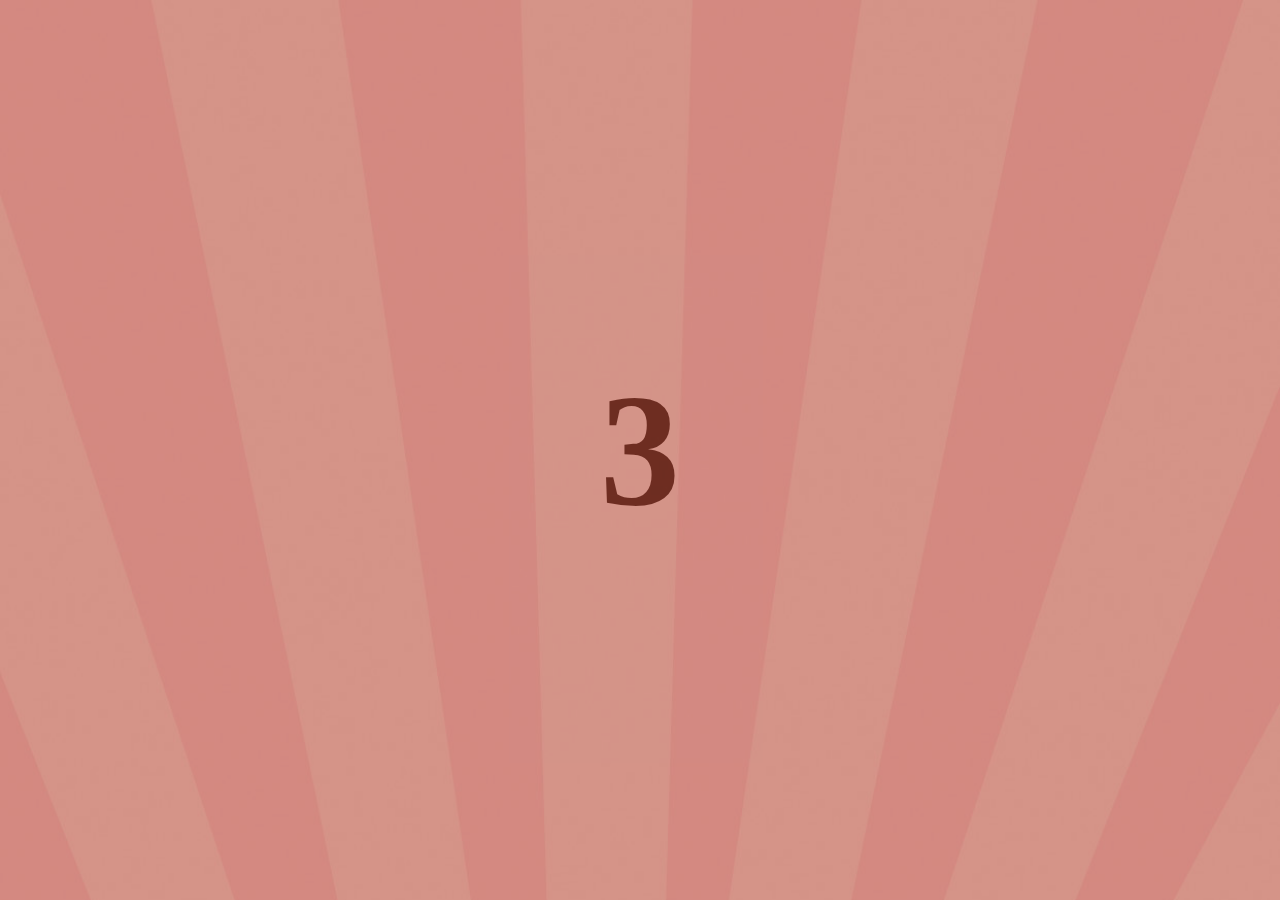
==== hongbaoyu/index.html @ a2c6b8a5 "抽奖及红包雨" ====
<!DOCTYPE>
<html>

	<head>
		<meta http-equiv="Content-Type" content="text/html; charset=utf-8" />
		<title></title>
		<meta http-equiv="X-UA-Compatible" content="IE=edge">		
		<meta name="viewport" content="width=device-width,user-scalable=no,initial-scale=1,maximum-scale=1,minimum-scale=1">
		<!--在iPhone 手机上禁止了把数字转化为拨号链接-->
	    <meta content="telephone=no" name="format-detection" />
	    <!--删除默认的苹果工具栏和菜单栏-->
	    <meta content="yes" name="apple-mobile-web-app-capable">
	    <!-- 网站开启对web app程序的支持，在web app应用下状态条（屏幕顶部条）的颜色，默认值为default（白色），可以定为black（黑色）和black-translucent（灰色半透明）-->
   		<meta name="apple-mobile-web-app-status-bar-style" content="black">
		<link rel="stylesheet" href="css/demo.css" type="text/css" />
		<script type="text/javascript" src="js/jquery.min.js"></script>
<!--		<script type="text/javascript" src="js/jquery.rotate.min.js"></script>-->
		<!--<link rel="stylesheet" type="text/css" href="css/sweet-alert.css">-->
		<style type="text/css">
			body {
				margin: 0;
				padding: 0;
				position: relative;
				width: 100%;
				height: 100%;
				overflow-y: hidden;
				background:url(img/bj.jpg) no-repeat top left ;
				background-size:  100%;
			}
			.couten {
				width: 100%;
				height: 100%;
				overflow: hidden;
			}
			.couten li {
				position: absolute;
				/*animation: all 3s linear;*/
				top:-100px;
				-webkit-tap-highlight-color:  rgba(0, 0, 0, 0);
			}
			.couten li a{
				display: block;
			}
			.mo {
				position: absolute;
				top: 0;
				width: 100%;
				height: 100%;
				background-color: rgba(0, 0, 0, .2);
				z-index: 100;
				display: none;
			}
			.mo .sen {
				width: 70%;
				height: 150px;
				border-radius: 5px;
				position: absolute;
				top: 0;
				left: 0;
				right: 0;
				bottom: 0;
				margin: auto;
			}
			.mo .sen img {
			    width: 60%;
			    height: 127px;
			    position: absolute;
			    top: 0px;
			    left: 0;
			    right: 0;
			    bottom: 212px;
			    margin: auto;
			    vertical-align: top;
			}
			.mo .sen h3 {
			    width: 50%;
			    height: 30px;
			    position: absolute;
			    top: -35px;
			    left: 0;
			    right: 0;
			    bottom: 0;
			    margin: auto;
			    text-align: center;
			    color: red;
			    font-size: 140%;
			    font-weight: bold;
			    z-index: 999;
			}
			
			.mo .sen div {
			    width: 26%;
			    height: 50px;
			    background-color: rgb(174, 222, 244);
			    box-shadow: rgba(174, 222, 244, 0.8) 0px 0px 2px, rgba(0, 0, 0, 0.0470588) 0px 0px 0px 1px inset;
			    position: absolute;
			    top: 100px;
			    left: 0;
			    right: 0;
			    bottom: 0;
			    margin: auto;
			    color: #fff;
			    border-radius: 5px;
			    text-align: center;
			    line-height: 50px;
			    text-decoration: none;
			}
			.backward{
				width: 100%;
				background:#ccc;
				opacity: 0.5;
				position: absolute;
				top: 0;
				
			}
			.backward span{
				display: inline-block;
				width: 100px;
				height: 100px;
				color: #000;
				font-weight: bold;
				position: absolute;
				top: 0;
				left: 0;
				right: 0;
				bottom: 0;
				margin: auto;
				text-align: center;
				line-height: 100px;
				font-size: 1000%;
			}
		</style>
		<script type="text/javascript" src="js/jquery.min.js"></script>
		<script type="text/javascript">
			$(document).ready(function() {
				var win = (parseInt($(".couten").css("width"))) - 60;
				$(".mo").css("height", $(document).height());
				$(".couten").css("height", $(document).height());
				$(".backward").css("height", $(document).height());
				$("li").css({});
				// 点击确认的时候关闭模态层
				$(".sen div").click(function(){
				  $(".mo").css("display", "none")
				});
				
			/*	var del = function(){
					num++;
//					console.info(nums);
//					console.log($(".li" + nums).css("left"));
					$(".li" + num).remove();
					setTimeout(del,200)
				}*/
				var num = 0;
				var add;
				add = function () {
					var hb = parseInt(Math.random() * (3 - 1) + 1);
					var Wh = parseInt(Math.random() * (70 - 30) + 20);
					var Left = parseInt(Math.random() * (win - 0) + 0);
					var rot = (parseInt(Math.random() * (45 - (-45)) - 45));
					console.log(rot+'deg')
					num++;
					$(".couten").append("  <li class='li" + num + "'><div ><img src='img/hb_" + hb + ".png' ondragstart= 'return false;'></div></li>");
					$(".li" + num).css({
						"left": Left,
					});

					$(".li" + num + " div img").css({
						"width": Wh,
						"transform": "rotate(" + rot + "deg)",
						"-webkit-transform": "rotate(" + rot + "deg)",
						"-ms-transform": "rotate(" + rot + "deg)", /* Internet Explorer */
						"-moz-transform": "rotate(" + rot + "deg)", /* Firefox */
						"-webkit-transform": "rotate(" + rot + "deg)",/* Safari 和 Chrome */
						"-o-transform": "rotate(" + rot + "deg)" /* Opera */
					});
					$(".li" + num).animate({'top': $(window).height() + 20}, 5000, function () {
						//删掉已经显示的红包
						$(this).remove()
					});
					//点击红包的时候弹出模态层
					$(".li" + num).click(function () {
						//$(".mo").css("display", "block");
						$("#counter").html(++counter);
						$(this).remove();
					});

					if (num % 5 == 0) {
						$("#count_down_time").html(--count_down_time);
					}
					endTime = new Date();
					console.log("---", endTime.getTime(), "---", num);
					if (endTime.getTime() - startTime.getTime() >= 15000) {
						clearTimeout(timer);
						timer = null;
						return;
					}
					timer = setTimeout(add, 200)
				};
				
				//增加红包

				setTimeout(add,3000);
				
				//倒数计时
				var backward = function(){
					numz--;
					if(numz>0){
						$(".backward span").html(numz);
					}else{
						$(".backward").remove();
					}
					setTimeout(backward,1000)
							
				}
				
				var numz = 4;
				backward();
			
			})
		</script>

	</head>
	<body>
		<ul class="couten">
			<!--<li>
				<a href="#"><img src="img/hb_1.png"></a>
			</li>-->
		</ul>
		<div class="mo">
			<div class="sen">
				<img src="img/gx.png">
				<h3>获得红包3元</h3>
				<div>确定</div>
			</div>
		</div>
		<div class="backward">
			<span></span>
		</div>		
	</body>
</html>
---- hongbaoyu/css/demo.css ----
html, body, div, span, applet, object, iframe,
h1, h2, h3, h4, h5, h6, p, blockquote, pre,
a, abbr, acronym, address, big, cite, code,
del, dfn, em, img, ins, kbd, q, s, samp,
small, strike, strong, sub, sup, tt, var,
b, u, i, center,
dl, dt, dd, ol, ul, li,
fieldset, form, label, legend,
table, caption, tbody, tfoot, thead, tr, th, td,
article, aside, canvas, details, embed,
figure, figcaption, footer, header, hgroup,
menu, nav, output, ruby, section, summary,
time, mark, audio, video {
  margin: 0;
  padding: 0;
  border: 0;
  font: inherit;
  font-size: 100%;
  vertical-align: baseline;
}

html {
  line-height: 1;
}

ol, ul {
  list-style: none;
}

table {
  border-collapse: collapse;
  border-spacing: 0;
}

caption, th, td {
  text-align: left;
  font-weight: normal;
  vertical-align: middle;
}

q, blockquote {
  quotes: none;
}
q:before, q:after, blockquote:before, blockquote:after {
  content: "";
  content: none;
}

a img {
  border: none;
}

article, aside, details, figcaption, figure, footer, header, hgroup, main, menu, nav, section, summary {
  display: block;
}
---- hongbaoyu/css/sweet-alert.css ----
.sweet-overlay {
  background-color: rgba(0, 0, 0, 0.4);
  position: fixed;
  left: 0;
  right: 0;
  top: 0;
  bottom: 0;
  display: none;
  z-index: 1000; }

.sweet-alert {
  background-color: white;
  font-family:'Microsoft Yahei';
  width: 478px;
  padding: 17px;
  border-radius: 5px;
  text-align: center;
  position: fixed;
  left: 50%;
  top: 50%;
  margin-left: -256px;
  margin-top: -200px;
  overflow: hidden;
  display: none;
  z-index: 2000; }
  @media all and (max-width: 540px) {
    .sweet-alert {
      width: auto;
      margin-left: 0;
      margin-right: 0;
      left: 15px;
      right: 15px; } }
  .sweet-alert h2 {
    color: #575757;
    font-size: 30px;
    text-align: center;
    font-weight: 600;
    text-transform: none;
    position: relative; }
  .sweet-alert p {
    color: #797979;
    font-size: 16px;
    text-align: center;
    font-weight: 300;
    position: relative;
    margin: 0;
    line-height: normal; }
  .sweet-alert button {
	font-family: Arial, Helvetica, sans-serif;
    background-color: #AEDEF4;
    color: white;
    border: none;
    box-shadow: none;
    font-size: 17px;
    font-weight: 500;
    border-radius: 5px;
    padding: 10px 32px;
    margin: 26px 5px 0 5px;
    cursor: pointer; }
    .sweet-alert button:focus {
      outline: none;
      box-shadow: 0 0 2px rgba(128, 179, 235, 0.5), inset 0 0 0 1px rgba(0, 0, 0, 0.05); }
    .sweet-alert button:hover {
      background-color: #a1d9f2; }
    .sweet-alert button:active {
      background-color: #81ccee; }
    .sweet-alert button.cancel {
      background-color: #D0D0D0; }
      .sweet-alert button.cancel:hover {
        background-color: #c8c8c8; }
      .sweet-alert button.cancel:active {
        background-color: #b6b6b6; }
      .sweet-alert button.cancel:focus {
        box-shadow: rgba(197, 205, 211, 0.8) 0px 0px 2px, rgba(0, 0, 0, 0.0470588) 0px 0px 0px 1px inset !important; }
  .sweet-alert[data-has-cancel-button=false] button {
    box-shadow: none !important; }
  .sweet-alert .icon {
    width: 80px;
    height: 80px;
    border: 4px solid gray;
    border-radius: 50%;
    margin: 20px auto;
    position: relative;
    box-sizing: content-box; }
    .sweet-alert .icon.error {
      border-color: #F27474; }
      .sweet-alert .icon.error .x-mark {
        position: relative;
        display: block; }
      .sweet-alert .icon.error .line {
        position: absolute;
        height: 5px;
        width: 47px;
        background-color: #F27474;
        display: block;
        top: 37px;
        border-radius: 2px; }
        .sweet-alert .icon.error .line.left {
          -webkit-transform: rotate(45deg);
          transform: rotate(45deg);
          left: 17px; }
        .sweet-alert .icon.error .line.right {
          -webkit-transform: rotate(-45deg);
          transform: rotate(-45deg);
          right: 16px; }
    .sweet-alert .icon.warning {
      border-color: #F8BB86; }
      .sweet-alert .icon.warning .body {
        position: absolute;
        width: 5px;
        height: 47px;
        left: 50%;
        top: 10px;
        border-radius: 2px;
        margin-left: -2px;
        background-color: #F8BB86; }
      .sweet-alert .icon.warning .dot {
        position: absolute;
        width: 7px;
        height: 7px;
        border-radius: 50%;
        margin-left: -3px;
        left: 50%;
        bottom: 10px;
        background-color: #F8BB86; }
    .sweet-alert .icon.info {
      border-color: #C9DAE1; }
      .sweet-alert .icon.info::before {
        content: "";
        position: absolute;
        width: 5px;
        height: 29px;
        left: 50%;
        bottom: 17px;
        border-radius: 2px;
        margin-left: -2px;
        background-color: #C9DAE1; }
      .sweet-alert .icon.info::after {
        content: "";
        position: absolute;
        width: 7px;
        height: 7px;
        border-radius: 50%;
        margin-left: -3px;
        top: 19px;
        background-color: #C9DAE1; }
    .sweet-alert .icon.success {
      border-color: #A5DC86; }
      .sweet-alert .icon.success::before, .sweet-alert .icon.success::after {
        content: '';
        border-radius: 50%;
        position: absolute;
        width: 60px;
        height: 120px;
        background: white;
        transform: rotate(45deg); }
      .sweet-alert .icon.success::before {
        border-radius: 120px 0 0 120px;
        top: -7px;
        left: -33px;
        -webkit-transform: rotate(-45deg);
        transform: rotate(-45deg);
        -webkit-transform-origin: 60px 60px;
        transform-origin: 60px 60px; }
      .sweet-alert .icon.success::after {
        border-radius: 0 120px 120px 0;
        top: -11px;
        left: 30px;
        -webkit-transform: rotate(-45deg);
        transform: rotate(-45deg);
        -webkit-transform-origin: 0px 60px;
        transform-origin: 0px 60px; }
      .sweet-alert .icon.success .placeholder {
        width: 80px;
        height: 80px;
        border: 4px solid rgba(165, 220, 134, 0.2);
        border-radius: 50%;
        box-sizing: content-box;
        position: absolute;
        left: -4px;
        top: -4px;
        z-index: 2; }
      .sweet-alert .icon.success .fix {
        width: 5px;
        height: 90px;
        background-color: white;
        position: absolute;
        left: 28px;
        top: 8px;
        z-index: 1;
        -webkit-transform: rotate(-45deg);
        transform: rotate(-45deg); }
      .sweet-alert .icon.success .line {
        height: 5px;
        background-color: #A5DC86;
        display: block;
        border-radius: 2px;
        position: absolute;
        z-index: 2; }
        .sweet-alert .icon.success .line.tip {
          width: 25px;
          left: 14px;
          top: 46px;
          -webkit-transform: rotate(45deg);
          transform: rotate(45deg); }
        .sweet-alert .icon.success .line.long {
          width: 47px;
          right: 8px;
          top: 38px;
          -webkit-transform: rotate(-45deg);
          transform: rotate(-45deg); }
    .sweet-alert .icon.custom {
		    width: 118px !important;
    height: 122px !important;
      background-size: contain;
      border-radius: 0;
      border: none;
      background-position: center center;
      background-repeat: no-repeat; }


@-webkit-keyframes showSweetAlert {
  0% {
    transform: scale(0.7);
    -webkit-transform: scale(0.7); }
  45% {
    transform: scale(1.05);
    -webkit-transform: scale(1.05); }
  80% {
    transform: scale(0.95);
    -webkit-tranform: scale(0.95); }
  100% {
    transform: scale(1);
    -webkit-transform: scale(1); } }
@-moz-keyframes showSweetAlert {
  0% {
    transform: scale(0.7);
    -webkit-transform: scale(0.7); }
  45% {
    transform: scale(1.05);
    -webkit-transform: scale(1.05); }
  80% {
    transform: scale(0.95);
    -webkit-tranform: scale(0.95); }
  100% {
    transform: scale(1);
    -webkit-transform: scale(1); } }
@keyframes showSweetAlert {
  0% {
    transform: scale(0.7);
    -webkit-transform: scale(0.7); }
  45% {
    transform: scale(1.05);
    -webkit-transform: scale(1.05); }
  80% {
    transform: scale(0.95);
    -webkit-tranform: scale(0.95); }
  100% {
    transform: scale(1);
    -webkit-transform: scale(1); } }
@-webkit-keyframes hideSweetAlert {
  0% {
    transform: scale(1);
    -webkit-transform: scale(1); }
  100% {
    transform: scale(0.5);
    -webkit-transform: scale(0.5); } }
@-moz-keyframes hideSweetAlert {
  0% {
    transform: scale(1);
    -webkit-transform: scale(1); }
  100% {
    transform: scale(0.5);
    -webkit-transform: scale(0.5); } }
@keyframes hideSweetAlert {
  0% {
    transform: scale(1);
    -webkit-transform: scale(1); }
  100% {
    transform: scale(0.5);
    -webkit-transform: scale(0.5); } }
.showSweetAlert {
  -webkit-animation: showSweetAlert 0.3s;
  -moz-animation: showSweetAlert 0.3s;
  animation: showSweetAlert 0.3s; }

.hideSweetAlert {
  -webkit-animation: hideSweetAlert 0.2s;
  -moz-animation: hideSweetAlert 0.2s;
  animation: hideSweetAlert 0.2s; }

@-webkit-keyframes animateSuccessTip {
  0% {
    width: 0;
    left: 1px;
    top: 19px; }
  54% {
    width: 0;
    left: 1px;
    top: 19px; }
  70% {
    width: 50px;
    left: -8px;
    top: 37px; }
  84% {
    width: 17px;
    left: 21px;
    top: 48px; }
  100% {
    width: 25px;
    left: 14px;
    top: 45px; } }
@-moz-keyframes animateSuccessTip {
  0% {
    width: 0;
    left: 1px;
    top: 19px; }
  54% {
    width: 0;
    left: 1px;
    top: 19px; }
  70% {
    width: 50px;
    left: -8px;
    top: 37px; }
  84% {
    width: 17px;
    left: 21px;
    top: 48px; }
  100% {
    width: 25px;
    left: 14px;
    top: 45px; } }
@keyframes animateSuccessTip {
  0% {
    width: 0;
    left: 1px;
    top: 19px; }
  54% {
    width: 0;
    left: 1px;
    top: 19px; }
  70% {
    width: 50px;
    left: -8px;
    top: 37px; }
  84% {
    width: 17px;
    left: 21px;
    top: 48px; }
  100% {
    width: 25px;
    left: 14px;
    top: 45px; } }
@-webkit-keyframes animateSuccessLong {
  0% {
    width: 0;
    right: 46px;
    top: 54px; }
  65% {
    width: 0;
    right: 46px;
    top: 54px; }
  84% {
    width: 55px;
    right: 0px;
    top: 35px; }
  100% {
    width: 47px;
    right: 8px;
    top: 38px; } }
@-moz-keyframes animateSuccessLong {
  0% {
    width: 0;
    right: 46px;
    top: 54px; }
  65% {
    width: 0;
    right: 46px;
    top: 54px; }
  84% {
    width: 55px;
    right: 0px;
    top: 35px; }
  100% {
    width: 47px;
    right: 8px;
    top: 38px; } }
@keyframes animateSuccessLong {
  0% {
    width: 0;
    right: 46px;
    top: 54px; }
  65% {
    width: 0;
    right: 46px;
    top: 54px; }
  84% {
    width: 55px;
    right: 0px;
    top: 35px; }
  100% {
    width: 47px;
    right: 8px;
    top: 38px; } }
@-webkit-keyframes rotatePlaceholder {
  0% {
    transform: rotate(-45deg);
    -webkit-transform: rotate(-45deg); }
  5% {
    transform: rotate(-45deg);
    -webkit-transform: rotate(-45deg); }
  12% {
    transform: rotate(-405deg);
    -webkit-transform: rotate(-405deg); }
  100% {
    transform: rotate(-405deg);
    -webkit-transform: rotate(-405deg); } }
@-moz-keyframes rotatePlaceholder {
  0% {
    transform: rotate(-45deg);
    -webkit-transform: rotate(-45deg); }
  5% {
    transform: rotate(-45deg);
    -webkit-transform: rotate(-45deg); }
  12% {
    transform: rotate(-405deg);
    -webkit-transform: rotate(-405deg); }
  100% {
    transform: rotate(-405deg);
    -webkit-transform: rotate(-405deg); } }
@keyframes rotatePlaceholder {
  0% {
    transform: rotate(-45deg);
    -webkit-transform: rotate(-45deg); }
  5% {
    transform: rotate(-45deg);
    -webkit-transform: rotate(-45deg); }
  12% {
    transform: rotate(-405deg);
    -webkit-transform: rotate(-405deg); }
  100% {
    transform: rotate(-405deg);
    -webkit-transform: rotate(-405deg); } }
.animateSuccessTip {
  -webkit-animation: animateSuccessTip 0.75s;
  -moz-animation: animateSuccessTip 0.75s;
  animation: animateSuccessTip 0.75s; }

.animateSuccessLong {
  -webkit-animation: animateSuccessLong 0.75s;
  -moz-animation: animateSuccessLong 0.75s;
  animation: animateSuccessLong 0.75s; }

.icon.success.animate::after {
  -webkit-animation: rotatePlaceholder 4.25s ease-in;
  -moz-animation: rotatePlaceholder 4.25s ease-in;
  animation: rotatePlaceholder 4.25s ease-in; }

@-webkit-keyframes animateErrorIcon {
  0% {
    transform: rotateX(100deg);
    -webkit-transform: rotateX(100deg);
    opacity: 0; }
  100% {
    transform: rotateX(0deg);
    -webkit-transform: rotateX(0deg);
    opacity: 1; } }
@-moz-keyframes animateErrorIcon {
  0% {
    transform: rotateX(100deg);
    -webkit-transform: rotateX(100deg);
    opacity: 0; }
  100% {
    transform: rotateX(0deg);
    -webkit-transform: rotateX(0deg);
    opacity: 1; } }
@keyframes animateErrorIcon {
  0% {
    transform: rotateX(100deg);
    -webkit-transform: rotateX(100deg);
    opacity: 0; }
  100% {
    transform: rotateX(0deg);
    -webkit-transform: rotateX(0deg);
    opacity: 1; } }
.animateErrorIcon {
  -webkit-animation: animateErrorIcon 0.5s;
  -moz-animation: animateErrorIcon 0.5s;
  animation: animateErrorIcon 0.5s; }

@-webkit-keyframes animateXMark {
  0% {
    transform: scale(0.4);
    -webkit-transform: scale(0.4);
    margin-top: 26px;
    opacity: 0; }
  50% {
    transform: scale(0.4);
    -webkit-transform: scale(0.4);
    margin-top: 26px;
    opacity: 0; }
  80% {
    transform: scale(1.15);
    -webkit-transform: scale(1.15);
    margin-top: -6px; }
  100% {
    transform: scale(1);
    -webkit-transform: scale(1);
    margin-top: 0;
    opacity: 1; } }
@-moz-keyframes animateXMark {
  0% {
    transform: scale(0.4);
    -webkit-transform: scale(0.4);
    margin-top: 26px;
    opacity: 0; }
  50% {
    transform: scale(0.4);
    -webkit-transform: scale(0.4);
    margin-top: 26px;
    opacity: 0; }
  80% {
    transform: scale(1.15);
    -webkit-transform: scale(1.15);
    margin-top: -6px; }
  100% {
    transform: scale(1);
    -webkit-transform: scale(1);
    margin-top: 0;
    opacity: 1; } }
@keyframes animateXMark {
  0% {
    transform: scale(0.4);
    -webkit-transform: scale(0.4);
    margin-top: 26px;
    opacity: 0; }
  50% {
    transform: scale(0.4);
    -webkit-transform: scale(0.4);
    margin-top: 26px;
    opacity: 0; }
  80% {
    transform: scale(1.15);
    -webkit-transform: scale(1.15);
    margin-top: -6px; }
  100% {
    transform: scale(1);
    -webkit-transform: scale(1);
    margin-top: 0;
    opacity: 1; } }
.animateXMark {
  -webkit-animation: animateXMark 0.5s;
  -moz-animation: animateXMark 0.5s;
  animation: animateXMark 0.5s; }

@-webkit-keyframes pulseWarning {
  0% {
    border-color: #F8D486; }
  100% {
    border-color: #F8BB86; } }
@-moz-keyframes pulseWarning {
  0% {
    border-color: #F8D486; }
  100% {
    border-color: #F8BB86; } }
@keyframes pulseWarning {
  0% {
    border-color: #F8D486; }
  100% {
    border-color: #F8BB86; } }
.pulseWarning {
  -webkit-animation: pulseWarning 0.75s infinite alternate;
  -moz-animation: pulseWarning 0.75s infinite alternate;
  animation: pulseWarning 0.75s infinite alternate; }

@-webkit-keyframes pulseWarningIns {
  0% {
    background-color: #F8D486; }
  100% {
    background-color: #F8BB86; } }
@-moz-keyframes pulseWarningIns {
  0% {
    background-color: #F8D486; }
  100% {
    background-color: #F8BB86; } }
@keyframes pulseWarningIns {
  0% {
    background-color: #F8D486; }
  100% {
    background-color: #F8BB86; } }
.pulseWarningIns {
  -webkit-animation: pulseWarningIns 0.75s infinite alternate;
  -moz-animation: pulseWarningIns 0.75s infinite alternate;
  animation: pulseWarningIns 0.75s infinite alternate; }
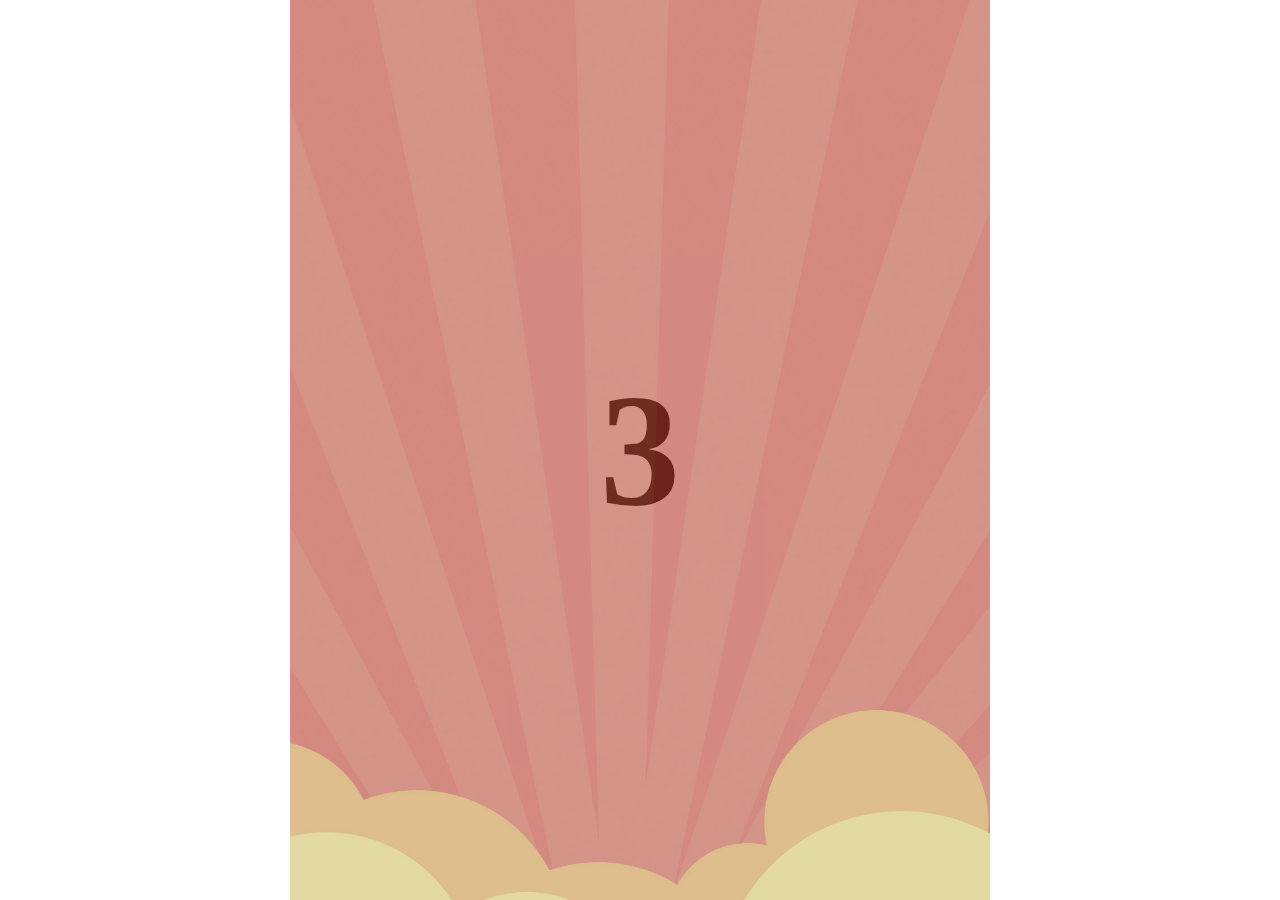
==== commit 7df17359: "抽奖及红包雨" ====
--- a/hongbaoyu/index.html
+++ b/hongbaoyu/index.html
@@ -17,11 +17,11 @@
 <!--		<script type="text/javascript" src="js/jquery.rotate.min.js"></script>-->
 		<!--<link rel="stylesheet" type="text/css" href="css/sweet-alert.css">-->
 		<style type="text/css">
-			body {
-				margin: 0;
+			.hongbaoyu {
+				margin: 0 auto;
 				padding: 0;
 				position: relative;
-				width: 100%;
+				width:700px;
 				height: 100%;
 				overflow-y: hidden;
 				background:url(img/bj.jpg) no-repeat top left ;
@@ -153,8 +153,8 @@
 				var num = 0;
 				var add;
 				add = function () {
-					var hb = parseInt(Math.random() * (3 - 1) + 1);
-					var Wh = parseInt(Math.random() * (70 - 30) + 20);
+					var hb = parseInt(Math.random() * (5 - 1) + 1);
+					var Wh = parseInt(Math.random() * (200 - 100) + 100);
 					var Left = parseInt(Math.random() * (win - 0) + 0);
 					var rot = (parseInt(Math.random() * (45 - (-45)) - 45));
 					console.log(rot+'deg')
@@ -177,24 +177,8 @@
 						//删掉已经显示的红包
 						$(this).remove()
 					});
-					//点击红包的时候弹出模态层
-					$(".li" + num).click(function () {
-						//$(".mo").css("display", "block");
-						$("#counter").html(++counter);
-						$(this).remove();
-					});
-
-					if (num % 5 == 0) {
-						$("#count_down_time").html(--count_down_time);
-					}
-					endTime = new Date();
-					console.log("---", endTime.getTime(), "---", num);
-					if (endTime.getTime() - startTime.getTime() >= 15000) {
-						clearTimeout(timer);
-						timer = null;
-						return;
-					}
-					timer = setTimeout(add, 200)
+
+					timer = setTimeout(add, 150)//单位时间生成红包
 				};
 				
 				//增加红包
@@ -221,20 +205,16 @@
 
 	</head>
 	<body>
+	<div class="hongbaoyu">
 		<ul class="couten">
 			<!--<li>
 				<a href="#"><img src="img/hb_1.png"></a>
 			</li>-->
 		</ul>
-		<div class="mo">
-			<div class="sen">
-				<img src="img/gx.png">
-				<h3>获得红包3元</h3>
-				<div>确定</div>
-			</div>
-		</div>
 		<div class="backward">
 			<span></span>
-		</div>		
+		</div>
+	</div>
+
 	</body>
 </html>